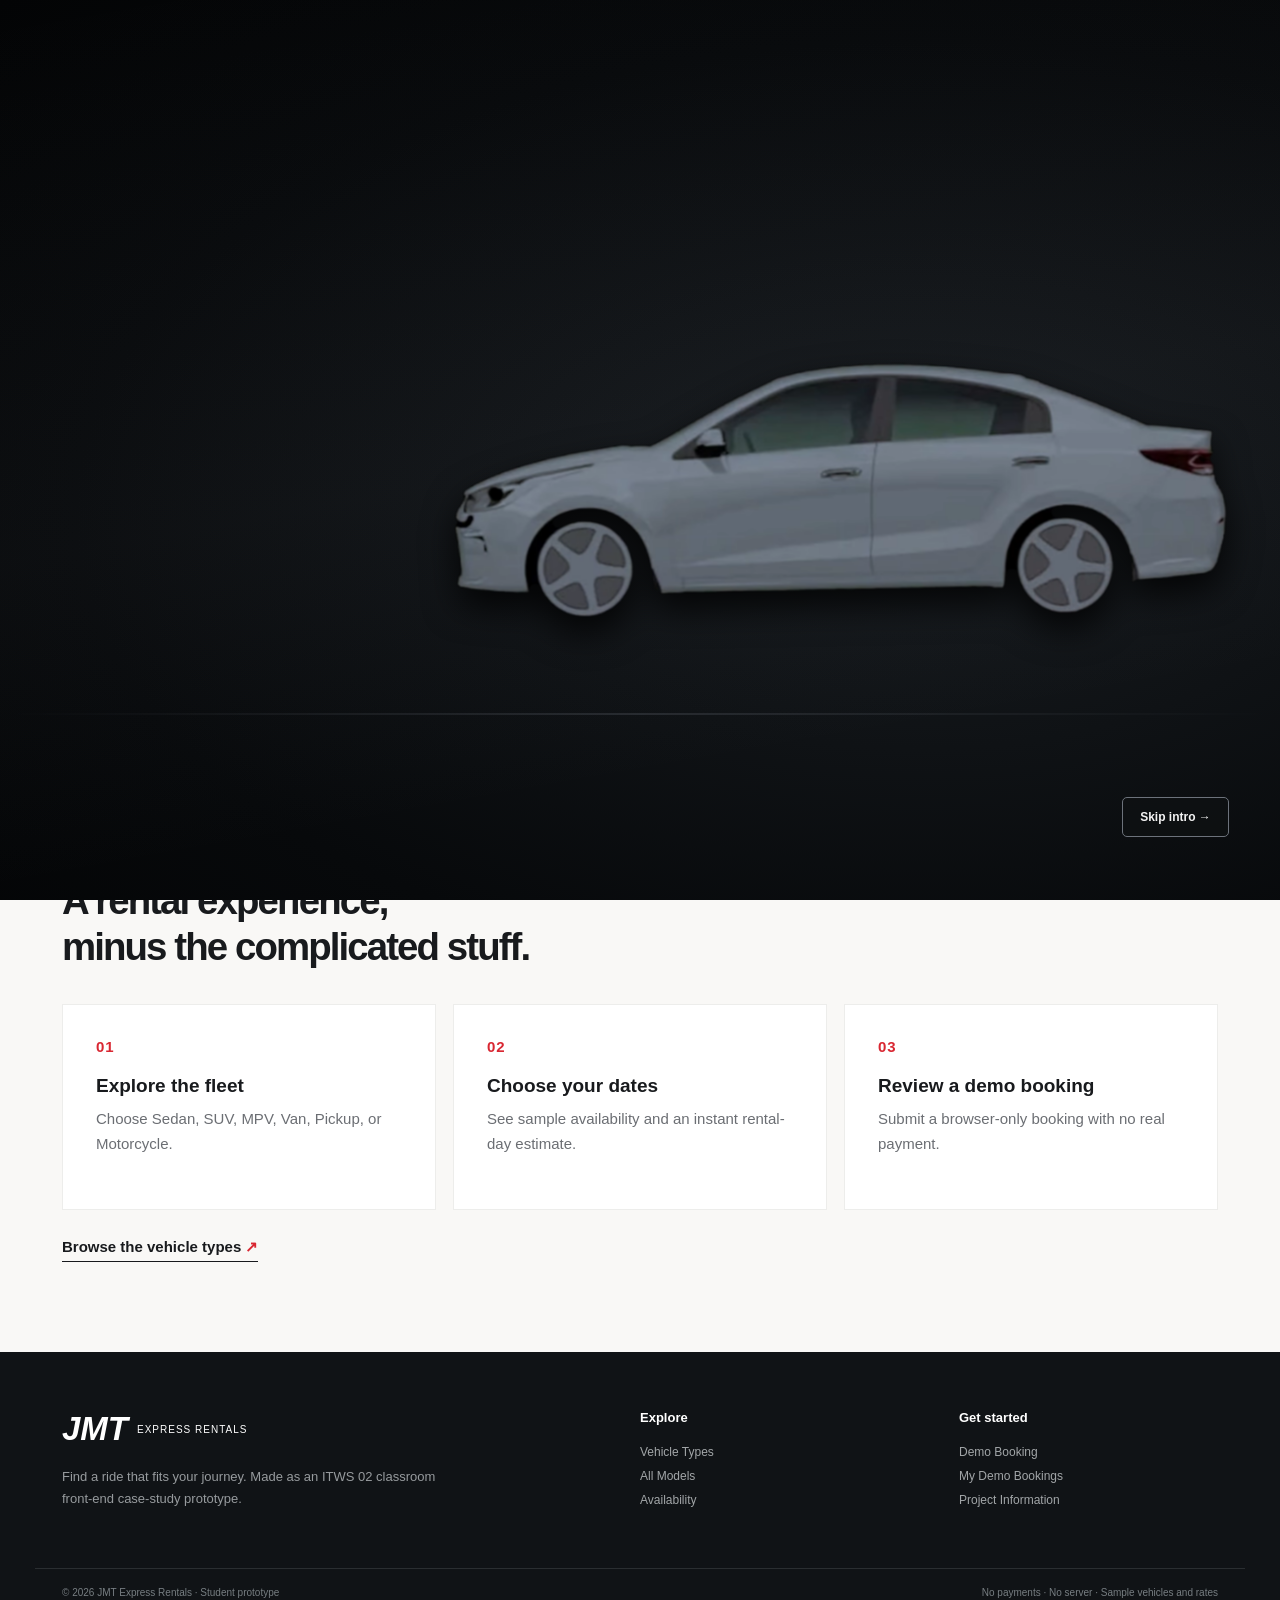
==== index.html @ e63f1fc2 "Initial JMT Express website" ====
<!DOCTYPE html>
<html lang="en"><head><meta charset="UTF-8"><meta name="viewport" content="width=device-width,initial-scale=1">
<meta name="theme-color" content="#101316"><meta name="description" content="JMT Express Rentals classroom vehicle-booking website prototype, no live payments or reservations.">
<title>Home · JMT Express Rentals</title><link rel="stylesheet" href="css/style.css"><script defer src="js/script.js"></script></head>
<body data-page="home"><a href="#main" class="skip-link">Skip to content</a>
<header class="site-header"><div class="nav-wrap container">
<a href="index.html" class="brand" aria-label="JMT Express Rentals home"><span class="brand-bars">///</span><span class="brand-name"><b>JMT</b><small>EXPRESS RENTALS</small></span></a>
<button type="button" id="menu-toggle" class="menu-toggle" aria-label="Toggle navigation" aria-expanded="false" aria-controls="site-nav"><span></span><span></span><span></span></button>
<nav id="site-nav" class="site-nav" aria-label="Main navigation"><a class="is-current" href="index.html" aria-current="page">Home</a><a class="" href="categories.html" >Vehicle Types</a><a class="" href="vehicles.html" >Showroom</a><a class="" href="availability.html" >Availability</a><a class="" href="booking.html" >Book a Ride</a><a class="" href="reservations.html" >My Bookings</a><a class="" href="about.html" >About</a></nav>
</div></header>
<main id="main"><div class="intro" id="intro" aria-label="JMT Express cinematic introduction">
  <div class="intro-cover" id="intro-cover" aria-hidden="true"><div class="intro-road"></div></div>
  <div class="intro-lightwash" aria-hidden="true"></div>
  <div class="intro-brand-reveal" aria-hidden="true">
    <div class="intro-brand-mark"><span class="intro-brand-bars">///</span><span class="intro-brand-name"><strong>JMT</strong><small>EXPRESS RENTALS</small></span></div>
    <p class="intro-brand-line">YOUR JOURNEY<br>STARTS HERE<span>.</span></p>
    <span class="intro-brand-tag">THE ROAD IS YOURS</span>
  </div>
  <div class="intro-car-shell" id="intro-car-shell" aria-hidden="true">
    <div class="intro-beam"></div>
    <div class="intro-lamp-glow intro-lamp-main"></div>
    <div class="intro-lamp-glow intro-lamp-secondary"></div>
    <img class="intro-car-fallback" src="images/intro-graphite-sedan.png" alt="">
    <video class="intro-car-video" id="intro-car-video" muted playsinline loop preload="auto" poster="images/intro-graphite-sedan.png">
      <source src="images/intro-graphite-sedan.webm" type="video/webm">
    </video>
  </div>
  <button class="intro-skip" id="skip-intro" type="button">Skip intro →</button>
</div>
<section class="home-hero"><div class="container hero-layout"><div class="hero-copy"><p class="eyebrow">VEHICLE & MOTORCYCLE RENTALS</p><h1>FIND THE RIDE<br>THAT FITS <em>YOUR</em><br>JOURNEY<span class="red">.</span></h1><p class="hero-lede">From quick city trips to weekend escapes. Choose your vehicle, check your dates, and make a demo rental request in a few steps.</p><div class="hero-actions"><a class="button button-red" href="categories.html">Explore vehicles <span>↗</span></a><a class="button button-ghost" href="booking.html">Book a ride <span>→</span></a></div><p class="tiny-note">Sample showroom · No payments · No actual reservations</p></div>
<div class="hero-stage"><span class="hero-stage-label">THE JOURNEY STARTS HERE / 2026</span><div class="hero-halo"></div><img src="images/intro-red-sedan.png" class="hero-feature-car" alt="Red sedan promotional illustration in the JMT Express homepage"/><span class="hero-stage-index">01 / JMT</span></div></div><div class="home-bottom container"><span>BUILT FOR WHEREVER YOU'RE GOING</span><button type="button" class="replay-link" id="replay-intro">↻ Replay opening</button></div></section>
<section class="home-short"><div class="container"><div class="home-short-head"><p class="eyebrow">HOW IT WORKS</p><h2>A rental experience,<br>minus the complicated stuff.</h2></div><div class="three-steps"><article><span>01</span><h3>Explore the fleet</h3><p>Choose Sedan, SUV, MPV, Van, Pickup, or Motorcycle.</p></article><article><span>02</span><h3>Choose your dates</h3><p>See sample availability and an instant rental-day estimate.</p></article><article><span>03</span><h3>Review a demo booking</h3><p>Submit a browser-only booking with no real payment.</p></article></div><a href="categories.html" class="text-arrow">Browse the vehicle types <span>↗</span></a></div></section></main><footer class="site-footer"><div class="container footer-grid"><div><div class="footer-logo"><b>JMT</b><span>EXPRESS RENTALS</span></div><p>Find a ride that fits your journey. Made as an ITWS 02 classroom front-end case-study prototype.</p></div><div><b>Explore</b><a href="categories.html">Vehicle Types</a><a href="vehicles.html">All Models</a><a href="availability.html">Availability</a></div><div><b>Get started</b><a href="booking.html">Demo Booking</a><a href="reservations.html">My Demo Bookings</a><a href="about.html">Project Information</a></div></div><div class="footer-bottom container"><span>© 2026 JMT Express Rentals · Student prototype</span><span>No payments · No server · Sample vehicles and rates</span></div></footer>
<div class="toast" id="toast" role="status" aria-live="polite"></div>
</body></html>
---- css/style.css ----
@import url('https://fonts.googleapis.com/css2?family=DM+Sans:wght@400;500;600;700;800&family=Manrope:wght@400;500;600;700;800&display=swap');
:root{--ink:#181a1d;--black:#111416;--red:#d92732;--soft:#f4f3f1;--cream:#faf9f6;--line:#e5e4e1;--muted:#707378;--radius:14px}
*{box-sizing:border-box}html{scroll-behavior:smooth}body{margin:0;color:var(--ink);background:var(--cream);font-family:Arial,Helvetica,sans-serif;font-size:15px}button,input,select{font:inherit}button{cursor:pointer}a{color:inherit}img{max-width:100%;display:block}button:focus-visible,a:focus-visible,input:focus-visible,select:focus-visible{outline:3px solid #f26d66;outline-offset:3px}.container{max-width:1210px;margin:auto;padding:0 27px}.skip-link{position:absolute;top:-99px;left:10px;background:white;padding:10px;z-index:100}.skip-link:focus{top:10px}.red{color:var(--red)}
.site-header{position:relative;z-index:50;background:#111416;color:white}.nav-wrap{height:76px;display:flex;align-items:center;justify-content:space-between;gap:24px}.brand{text-decoration:none;display:flex;align-items:center;gap:11px;white-space:nowrap}.brand-bars{font-weight:900;color:#e02530;font-size:36px;letter-spacing:-11px;margin-right:8px;transform:skew(-14deg)}.brand-name{display:flex;align-items:baseline;gap:7px}.brand-name b{font-size:27px;font-style:italic;letter-spacing:-2px}.brand-name small{font-size:9px;letter-spacing:1.4px;font-weight:800}.site-nav{display:flex;align-items:center;gap:22px}.site-nav a{text-decoration:none;color:#c7c7c9;font-size:12px;font-weight:700;position:relative;white-space:nowrap;transition:color .2s}.site-nav a:hover,.site-nav a.is-current{color:#fff}.site-nav a.is-current:not(.nav-cta):after{content:"";position:absolute;bottom:-11px;left:0;right:0;background:#e52c35;height:2px}.site-nav a:nth-last-child(3){margin-left:0}.site-nav a[href='booking.html']{background:var(--red);padding:13px 15px;border-radius:5px;color:#fff}.site-nav a[href='booking.html']:hover{background:#af141f}.menu-toggle{display:none;background:none;border:0;width:42px;height:40px;padding:8px}.menu-toggle span{display:block;height:2px;background:#fff;margin:5px 0}
.button{display:inline-flex;align-items:center;justify-content:center;gap:19px;border:1px solid transparent;border-radius:6px;font-size:13px;font-weight:800;padding:15px 21px;text-decoration:none;transition:background .2s,transform .2s;min-height:47px}.button:hover{transform:translateY(-2px)}.button-red{background:var(--red);color:white}.button-red:hover{background:#b51f29}.button-dark{background:var(--black);color:#fff}.button-ghost{background:transparent;color:white;border-color:#8f9398}.button-ghost:hover{background:rgba(255,255,255,.12)}.button-ghost-dark{color:var(--ink);border-color:#d7d8d8;background:white}.quiet-link{color:#45484d;font-size:13px;font-weight:800;text-decoration:none;border-bottom:1px solid #aaa;padding-bottom:5px}.eyebrow{font-weight:800;color:var(--red);font-size:11px;letter-spacing:2.1px;margin:0 0 15px}.fine-print{font-size:12px;color:#777d82;line-height:1.65;margin:25px 0 0}.text-arrow{display:inline-block;margin-top:28px;font-weight:800;text-decoration:none;border-bottom:1px solid currentColor;padding-bottom:5px}.text-arrow span{color:var(--red)}
.home-hero{position:relative;min-height:700px;background:#141617;color:white;overflow:hidden}.home-hero:before{content:"";position:absolute;inset:0;background:radial-gradient(ellipse at 79% 49%,#34383a 0%,#1b1f21 35%,#141617 69%);pointer-events:none}.hero-layout{position:relative;display:grid;grid-template-columns:51% 49%;align-items:center;min-height:630px;gap:0}.hero-copy{position:relative;z-index:2;padding:65px 0 85px}.hero-copy h1{font-family:Arial,Helvetica,sans-serif;font-size:clamp(44px,4.6vw,70px);font-weight:800;letter-spacing:-4.8px;line-height:1.05;margin:0;max-width:700px}.hero-copy h1 em{font-style:italic;color:#f3f2f0}.hero-lede{font-size:16px;color:#b9bcbc;line-height:1.8;max-width:540px;margin:23px 0 0}.hero-actions{display:flex;align-items:center;gap:12px;flex-wrap:wrap;margin-top:31px}.tiny-note{color:#8f9395;font-size:11px;margin-top:30px}.hero-stage{position:relative;height:540px;display:flex;align-items:center;justify-content:center}.hero-stage:after{content:"";height:3px;width:105%;position:absolute;bottom:110px;left:-4%;background:linear-gradient(90deg,transparent,#555a5b,#26292a,transparent)}.hero-halo{position:absolute;z-index:0;width:510px;height:510px;max-width:100%;border:1px solid #303536;border-radius:50%;box-shadow:inset 0 0 0 70px transparent,0 0 0 60px rgba(255,255,255,.018)}.hero-stage-label{position:absolute;top:70px;right:0;font-size:10px;letter-spacing:1.9px;color:#787d80}.hero-stage-index{position:absolute;right:1%;bottom:65px;color:#777b7e;font-weight:900;letter-spacing:2px}.hero-parked{position:relative;z-index:2;width:114%;max-width:none;filter:drop-shadow(0 32px 13px rgba(0,0,0,.55));opacity:0;transform:translateX(110%);will-change:transform}.hero-parked.park{animation:heroPark 1.6s cubic-bezier(.15,.77,.16,1) forwards}.hero-parked.parked-instant{opacity:1;transform:translateX(0)}@keyframes heroPark{from{opacity:1;transform:translateX(120%)}to{opacity:1;transform:translateX(0)}}.home-bottom{display:flex;align-items:center;justify-content:space-between;position:relative;padding-bottom:29px;color:#858a8d;font-size:10px;letter-spacing:2px;font-weight:800}.replay-link{font-size:12px;letter-spacing:0;color:#d4d5d5;background:transparent;border:0;padding:6px;text-decoration:underline}.home-short{padding:75px 0 90px;background:#f9f8f6}.home-short-head h2,.section-top h2,.about-layout h2{font-size:clamp(30px,3vw,45px);font-family:Arial,Helvetica,sans-serif;letter-spacing:-1.9px;line-height:1.2;margin:0 0 34px}.three-steps{display:grid;grid-template-columns:repeat(3,1fr);gap:17px}.three-steps article{background:#fff;border:1px solid #ededeb;padding:33px;min-height:206px}.three-steps article>span{color:var(--red);font-weight:800;letter-spacing:1px}.three-steps h3{font-size:19px;margin:20px 0 10px}.three-steps p{color:#6b6e73;line-height:1.65;margin:0}
/* Intro: the car begins visible at the right, drives to center, pauses, then exits left. */
.intro{position:fixed;inset:0;z-index:200;overflow:hidden}.intro-cover{position:absolute;inset:0;background:#090b0d;color:#fff;animation:introCurtain 1.05s 3.5s ease-in-out forwards}.intro-logo{position:absolute;top:13%;left:8%;font-weight:900;letter-spacing:-3px;font-size:clamp(45px,5vw,80px);font-style:italic}.intro-logo span{display:block;font-size:12px;font-style:normal;letter-spacing:4px;margin-top:1px;color:#e62f3c}.intro-slogan{position:absolute;bottom:11%;left:8%;letter-spacing:4px;color:#96999c;font-size:11px}.intro-road{position:absolute;top:69%;left:0;right:0;height:2px;background:linear-gradient(90deg,transparent,#63696b 35%,#bfc5c5 65%,transparent);box-shadow:0 13px 50px 14px rgba(255,255,255,.03)}.intro-headlight{position:absolute;z-index:2;left:14%;top:40%;height:130px;width:26%;background:linear-gradient(90deg,transparent,rgba(255,249,192,.10),rgba(255,244,155,.04));clip-path:polygon(0 0,100% 45%,100% 55%,0 100%);animation:beamAppear .4s .12s both}.intro-moving-car{position:absolute;z-index:3;width:clamp(440px,59vw,840px);max-width:none;top:49%;left:58%;transform:translateY(-50%);filter:drop-shadow(0 25px 19px rgba(0,0,0,.7));animation:introDrive 4.3s linear forwards;will-change:left}.intro-skip{position:absolute;z-index:5;right:4%;bottom:7%;background:transparent;color:#fff;border:1px solid #6d7173;padding:10px 15px;border-radius:4px;font-size:12px;font-weight:700}.intro-skip:hover{background:#26292b}@keyframes beamAppear{from{opacity:0}to{opacity:1}}@keyframes introDrive{0%{left:59%;transform:translateY(-50%)}22%{left:29%;transform:translateY(-50%)}47%{left:29%;transform:translateY(-50%)}82%{left:-110%;transform:translateY(-50%)}100%{left:-110%;transform:translateY(-50%)}}@keyframes introCurtain{from{clip-path:inset(0 0 0 0)}to{clip-path:inset(0 100% 0 0)}}
/* Shared page layouts */
.page-intro{padding:66px 0 74px;min-height:285px}.page-intro h1{font-family:Arial,Helvetica,sans-serif;font-size:clamp(43px,5vw,72px);font-weight:800;letter-spacing:-4px;line-height:1.06;margin:0}.page-intro h1 em{font-style:normal;color:var(--red)}.page-intro p:not(.eyebrow){line-height:1.75;max-width:670px;margin:20px 0 0;font-size:15px;color:#65696d}.dark-intro{color:white;background:linear-gradient(122deg,#202326,#0d1012)}.dark-intro p:not(.eyebrow){color:#b2b5b5}.light-intro{background:#eae9e5}.fleet-intro{background:linear-gradient(124deg,#f3f1ee,#e6e5e1)}.page-intro.booking-intro{padding-bottom:60px}.section-top{display:flex;justify-content:space-between;align-items:end;gap:25px;margin-bottom:30px}.section-top h2{margin:0}.section-top .eyebrow{margin-bottom:9px}
.categories-section,.showroom-section,.availability-section,.booking-section,.records-section,.about-section{padding:62px 0 100px}.category-grid{display:grid;grid-template-columns:repeat(3,minmax(0,1fr));gap:18px}.category-card{display:flex;position:relative;flex-direction:column;min-height:324px;padding:23px;overflow:hidden;background:#fff;border:1px solid #e5e3df;border-radius:12px;box-shadow:0 10px 28px rgba(16,19,24,.05);text-decoration:none;transition:transform .25s,box-shadow .25s,border-color .25s}.category-card:hover{transform:translateY(-7px);border-color:#e7b4b5;box-shadow:0 17px 40px rgba(15,16,17,.13)}.category-card:nth-child(1){background:#e9d4cf}.category-card:nth-child(2){background:#e5ebed}.category-card:nth-child(3){background:#f1e1c8}.category-card:nth-child(4){background:#dde3e1}.category-card:nth-child(5){background:#dfdfdb}.category-card:nth-child(6){background:#ebd8d6}.category-title{display:flex;justify-content:space-between;align-items:start;position:relative;z-index:2}.category-title h3{font-size:25px;letter-spacing:-.7px;margin:0;max-width:85%}.category-title small{font-size:10px;color:#5b5d5e;font-weight:800}.category-card img{width:112%;max-width:none;height:187px;object-fit:contain;align-self:center;margin:12px 0 4px;mix-blend-mode:multiply;transition:transform .25s}.category-card:hover img{transform:translateX(9px) scale(1.04)}.category-bottom{display:flex;justify-content:space-between;align-items:end;gap:10px;margin-top:auto;position:relative;z-index:1}.category-bottom span{font-size:13px;line-height:1.4;max-width:75%;color:#52565a}.category-bottom b{width:35px;height:35px;background:#24272a;color:white;border-radius:50%;display:grid;place-items:center;font-size:20px}
.showroom-tools{display:flex;justify-content:space-between;align-items:center;gap:18px;flex-wrap:wrap;padding:5px 0 26px}.filter-pills{display:flex;flex-wrap:wrap;gap:7px}.filter-pills button{padding:11px 16px;background:white;border:1px solid #dededc;border-radius:30px;color:#454a4c;font-size:12px;font-weight:800}.filter-pills button.active,.filter-pills button:hover{color:#fff;background:#24292b;border-color:#24292b}.search-field{display:flex;align-items:center;background:#fff;border:1px solid #dcdedc;border-radius:7px;padding:0 13px;min-width:250px;gap:8px}.search-field input{height:43px;width:100%;border:0;outline:0}.search-field>span{font-size:23px;color:#777}.showroom-info{display:flex;justify-content:space-between;align-items:center;border-top:1px solid #e2e1de;padding:16px 0 20px;font-size:13px;color:#6e7174}.showroom-info p{margin:0}.showroom-info>span{font-size:10px;letter-spacing:1.5px;font-weight:800}.showroom-grid{display:grid;grid-template-columns:repeat(3,minmax(0,1fr));gap:17px}.vehicle-card{overflow:hidden;background:#fff;border:1px solid #e9e8e5;border-radius:15px;box-shadow:0 10px 25px rgba(10,12,16,.055)}.vehicle-card-visual{position:relative;height:260px;background:#d3d8d8;overflow:hidden;display:flex;align-items:center;justify-content:center}.vehicle-card:nth-child(4n+2) .vehicle-card-visual{background:#e4b2b2}.vehicle-card:nth-child(4n+3) .vehicle-card-visual{background:#efd7b7}.vehicle-card:nth-child(4n) .vehicle-card-visual{background:#b2bac6}.vehicle-card-visual:before{content:"";position:absolute;left:-25%;right:-20%;top:64%;height:110px;background:rgba(255,255,255,.16);transform:rotate(-13deg)}.vehicle-card-visual img{position:relative;z-index:2;width:107%;max-width:none;height:230px;object-fit:contain;mix-blend-mode:multiply;transition:transform .25s}.vehicle-card:hover .vehicle-card-visual img{transform:scale(1.06) translateY(-3px)}.vehicle-tag{position:absolute;z-index:3;top:15px;left:15px;background:rgba(255,255,255,.85);padding:6px 10px;border-radius:30px;font-size:10px;font-weight:800}.vehicle-card-info{padding:23px}.vehicle-card-info h3{font-size:25px;letter-spacing:-1px;margin:0 0 6px}.vehicle-sub{font-size:12px;color:#7a7d7f;margin:0 0 14px}.spec-row{display:grid;grid-template-columns:repeat(3,1fr);gap:4px;padding:13px 0;border-top:1px solid #eee;border-bottom:1px solid #eee}.spec-row span{font-size:11px;color:#5e6165}.vehicle-price-line{display:flex;justify-content:space-between;align-items:end;margin:19px 0}.vehicle-price-line small{font-size:11px;color:#7a7e80}.vehicle-price-line strong{font-size:23px;letter-spacing:-.9px}.vehicle-actions{display:grid;grid-template-columns:1fr 1fr;gap:9px}.vehicle-actions .button{width:100%;padding:11px 8px;min-height:43px;font-size:12px}.empty-state{grid-column:1/-1;padding:55px;text-align:center;border:1px dashed #ccc;background:#fff;color:#666}.detail-dialog,.review-dialog{border:0;border-radius:18px;padding:0;max-width:850px;width:min(92vw,850px);box-shadow:0 30px 120px rgba(0,0,0,.3);max-height:85vh;overflow:auto}.detail-dialog::backdrop,.review-dialog::backdrop{background:rgba(0,0,0,.62);backdrop-filter:blur(3px)}.detail-dialog{display:none;grid-template-columns:47% 53%}.detail-dialog[open]{display:grid}.detail-visual{display:flex;align-items:center;background:#e6e8e9;padding:24px}.detail-visual img{mix-blend-mode:multiply}.detail-data{padding:47px 32px}.detail-data h2{font-size:31px;letter-spacing:-1px;margin:0 0 10px}.detail-data>p:not(.eyebrow){color:#6f7475;line-height:1.65}.detail-specs{display:grid;grid-template-columns:1fr 1fr;gap:11px;margin:24px 0}.detail-specs div{border-bottom:1px solid #e3e3e3;padding:8px 0}.detail-specs small{display:block;color:#929494;font-size:11px}.detail-specs b{font-size:14px}.detail-bottom{display:flex;justify-content:space-between;align-items:center;gap:15px}.detail-bottom small{display:block;color:#999;font-size:10px}.detail-bottom strong{font-size:22px}.dialog-x{position:absolute;top:13px;right:13px;background:#101416;color:#fff;border:0;width:32px;height:32px;font-size:25px;border-radius:50%;z-index:4}
.availability-controls{background:white;border:1px solid var(--line);border-radius:12px;padding:24px;display:grid;grid-template-columns:1fr 1fr auto;gap:15px;align-items:end}.availability-controls label,.form-grid label{display:flex;flex-direction:column;gap:9px;font-size:12px;color:#45484b;font-weight:800}.availability-controls input,.form-grid input,.form-grid select{border:1px solid #d9dcd9;border-radius:6px;background:#fff;padding:13px 14px;min-height:47px;color:#272b2d;min-width:0}.availability-controls input:focus,.form-grid input:focus,.form-grid select:focus{border-color:#d72d33}.availability-note{margin:23px 0;color:#6e7174;font-size:13px}.table-scroll{overflow-x:auto;background:#fff;border:1px solid #ebebe8;border-radius:13px;box-shadow:0 8px 28px rgba(0,0,0,.035)}.data-table{width:100%;min-width:780px;border-collapse:collapse}.data-table caption{text-align:left;padding:18px 19px;font-size:15px;font-weight:800}.data-table thead{background:#252a2d;color:#fff}.data-table th,.data-table td{text-align:left;padding:16px 15px;font-size:12px;border-bottom:1px solid #e9e9e6}.data-table td{color:#53585b}.data-table th[scope='rowgroup']{font-weight:800;color:#2e3335;background:#f5f3f0}.data-table tbody tr:nth-child(even){background:#fafafa}.data-table tbody tr:hover{background:#f0f4f5}.data-table tfoot{background:#f0efec}.data-table tfoot td{font-size:11px}.status-pill{display:inline-block;border-radius:20px;padding:6px 11px;font-size:11px;font-weight:800;background:#daf1e5;color:#207948}.status-pill.is-booked{background:#fae2df;color:#b84032}.table-link{display:inline-block;text-decoration:none;background:#e52b33;color:white;font-size:11px;padding:8px 12px;border-radius:4px;font-weight:800}.table-link:focus,.table-link:hover{background:#b81d27}
.booking-layout{display:grid;grid-template-columns:minmax(0,1fr) 360px;gap:25px;align-items:start}.booking-form{background:#fff;border:1px solid #e9e9e6;border-radius:13px;overflow:hidden}.form-block{padding:30px 32px;border-bottom:1px solid #ebebe8}.form-block-title{display:flex;align-items:center;gap:15px;margin-bottom:23px}.form-block-title>span{display:grid;place-items:center;width:33px;height:33px;border-radius:50%;background:#24282a;color:white;font-size:12px;font-weight:800}.form-block-title h2{margin:0;letter-spacing:-.8px;font-size:21px}.form-grid{display:grid;grid-template-columns:1fr 1fr;gap:18px}.form-grid label.wide{grid-column:1/-1}.form-grid label small{font-size:11px;font-weight:400;color:#898a8d;line-height:1.5}.addons{display:grid;gap:10px}.check-row{display:flex;align-items:center;gap:13px;background:#f7f7f6;border:1px solid #e9e9e7;border-radius:8px;padding:15px;font-size:13px}.check-row[hidden]{display:none}.check-row input{width:18px;height:18px;accent-color:var(--red)}.check-row span{display:flex;justify-content:space-between;align-items:center;gap:15px;flex:1}.check-row small{color:#818384;font-size:11px}.submit-button{width:calc(100% - 64px);margin:25px 32px 0}.booking-form>.fine-print{padding:0 32px 24px;margin-top:13px}.form-error{margin:20px 32px 0;background:#ffedeb;color:#ae1824;padding:13px;border-radius:6px}.booking-summary{background:#222628;color:#fff;border-radius:13px;overflow:hidden;position:sticky;top:12px;box-shadow:0 12px 40px rgba(20,20,20,.13)}.summary-top{padding:24px}.summary-top .eyebrow{color:#f06b6c}.summary-img{height:210px;background:#e5e7e5;border-radius:9px;display:flex;align-items:center;justify-content:center;margin:15px 0}.summary-img img{height:100%;width:100%;object-fit:contain;mix-blend-mode:multiply}.summary-top h2{margin:8px 0 0;font-size:23px;letter-spacing:-.8px}.summary-top>p:not(.eyebrow){color:#b4b9ba;font-size:12px;margin:3px 0}.summary-items{padding:18px 24px;border-top:1px solid #3e4143;border-bottom:1px solid #3e4143}.summary-items>div{display:flex;justify-content:space-between;gap:20px;margin:13px 0;font-size:13px}.summary-items span{color:#b6babb}.summary-total{display:flex;justify-content:space-between;align-items:center;padding:24px;gap:15px}.summary-total span{font-size:10px;letter-spacing:1px}.summary-total strong{font-size:26px;color:#fff}.summary-status{margin:0;background:#303638;padding:14px 24px;color:#d4d7d7;font-size:12px;line-height:1.6}.summary-status.is-error{color:#ffaeae}.review-dialog{padding:38px 40px;max-width:600px}.review-dialog h2{margin:0 0 23px;font-size:28px}.review-list{margin:0}.review-list div{display:grid;grid-template-columns:40% 60%;gap:15px;padding:12px 0;border-bottom:1px solid #e5e5e5}.review-list dt{font-size:12px;color:#777}.review-list dd{font-weight:800;font-size:13px;margin:0}.review-disclaimer{font-size:12px;color:#6e7272;margin:22px 0}.dialog-buttons{display:flex;justify-content:flex-end;flex-wrap:wrap;gap:10px}.cancel-btn{border:1px solid #d7d7d7;background:#fff;color:#9a2934;font-size:11px;border-radius:5px;padding:9px 11px;font-weight:800}.success-message{border:1px solid #acdabb;border-radius:7px;background:#e6faed;color:#246d42;padding:17px;font-weight:800}
.about-layout{display:grid;grid-template-columns:1fr 1fr;gap:70px}.about-layout p:not(.eyebrow){color:#616568;line-height:1.9;margin:0 0 18px}.about-layout .button{margin-top:14px}.about-stats{background:#222628;color:#fff;padding:50px 0}.about-stat-grid{display:grid;grid-template-columns:repeat(3,1fr);text-align:center}.about-stat-grid>div{border-right:1px solid #505354}.about-stat-grid>div:last-child{border-right:0}.about-stat-grid strong{font-size:45px;display:block}.about-stat-grid span{color:#b3b6b7;font-size:11px;letter-spacing:1px}
.site-footer{background:#101316;color:#fff;padding:58px 0 0}.footer-grid{display:grid;grid-template-columns:2fr 1fr 1fr;gap:60px}.footer-logo{display:flex;align-items:center;gap:9px;margin-bottom:18px}.footer-logo b{font-style:italic;font-size:33px}.footer-logo span{font-size:10px;letter-spacing:1px}.site-footer p{color:#979b9e;line-height:1.7;font-size:13px;max-width:380px}.footer-grid>div:not(:first-child){display:flex;flex-direction:column;gap:10px}.footer-grid>div:not(:first-child) b{font-size:13px;margin-bottom:10px}.footer-grid a{color:#a2a6a8;text-decoration:none;font-size:12px}.footer-grid a:hover{color:white}.footer-bottom{border-top:1px solid #2a2e31;margin-top:45px;padding-top:18px;padding-bottom:20px;color:#777e82;font-size:10px;display:flex;justify-content:space-between;gap:15px}.toast{position:fixed;bottom:20px;left:50%;transform:translate(-50%,50px);opacity:0;z-index:150;background:#24282a;color:#fff;border-radius:7px;padding:15px 22px;pointer-events:none;box-shadow:0 12px 30px #0003;font-size:13px;transition:.25s}.toast.show{transform:translate(-50%,0);opacity:1}
@media(max-width:1130px){.site-nav{gap:12px}.site-nav a{font-size:11px}.brand-name small{display:none}.hero-copy h1{font-size:57px}.showroom-grid{grid-template-columns:repeat(2,1fr)}}
@media(max-width:860px){.nav-wrap{height:68px}.menu-toggle{display:block}.site-nav{display:none;position:absolute;top:68px;left:0;right:0;background:#111416;padding:22px;flex-direction:column;align-items:stretch;gap:0;box-shadow:0 20px 20px #0003}.site-nav.open{display:flex}.site-nav a{font-size:15px;padding:13px;border-bottom:1px solid #333}.site-nav a.is-current:after{display:none}.site-nav a[href='booking.html']{margin-top:12px;text-align:center}.hero-layout{grid-template-columns:1fr;min-height:unset}.hero-copy{padding:70px 0 20px}.hero-stage{height:370px}.hero-parked{width:78%}.hero-halo{height:340px;width:340px}.home-hero{min-height:unset}.category-grid{grid-template-columns:repeat(2,1fr)}.booking-layout{grid-template-columns:1fr}.booking-summary{position:static}.about-layout{grid-template-columns:1fr;gap:10px}.footer-grid{gap:30px}}
@media(max-width:600px){.container{padding:0 17px}.brand-name b{font-size:25px}.brand-bars{font-size:29px}.hero-copy h1{font-size:clamp(40px,11vw,53px);letter-spacing:-3px}.hero-lede{font-size:14px}.hero-stage{height:260px}.hero-parked{width:100%}.hero-halo{height:240px;width:240px}.hero-stage-label{top:5px}.hero-stage-index{bottom:9px}.home-bottom{flex-wrap:wrap;gap:10px;font-size:9px}.three-steps{grid-template-columns:1fr}.home-short{padding:50px 0}.page-intro{padding:49px 0 55px;min-height:unset}.page-intro h1{font-size:clamp(39px,11vw,50px);letter-spacing:-2.5px}.categories-section,.showroom-section,.availability-section,.booking-section,.records-section,.about-section{padding:45px 0 70px}.section-top{align-items:start;flex-direction:column}.category-grid{gap:10px}.category-card{min-height:235px;padding:15px}.category-title h3{font-size:18px}.category-card img{height:125px}.category-bottom span{font-size:10px}.category-bottom b{width:27px;height:27px}.showroom-grid{grid-template-columns:1fr}.showroom-info>span{display:none}.availability-controls{grid-template-columns:1fr}.form-block{padding:23px 18px}.form-grid{grid-template-columns:1fr}.form-grid label.wide{grid-column:auto}.check-row span{align-items:start;flex-direction:column;gap:5px}.submit-button{width:calc(100% - 36px);margin:20px 18px}.booking-form>.fine-print{padding:0 18px}.detail-dialog[open]{display:block}.detail-visual{height:240px}.detail-visual img{max-height:215px}.detail-data{padding:27px 20px}.detail-bottom{flex-wrap:wrap}.review-dialog{padding:33px 20px}.footer-grid{grid-template-columns:1fr}.footer-bottom{flex-direction:column}.intro-logo{font-size:40px;left:6%;top:13%}.intro-moving-car{width:570px}.intro-slogan{font-size:8px;letter-spacing:2px}.intro-headlight{display:none}.about-stat-grid strong{font-size:29px}}
@media(prefers-reduced-motion:reduce){html{scroll-behavior:auto}*,*:before,*:after{animation-duration:.001ms!important;transition-duration:.001ms!important}.intro{display:none}.hero-parked{opacity:1;transform:none}.category-card:hover,.vehicle-card:hover{transform:none}}
/* Re-arm the opening sequences each time Replay is pressed. */
.intro-cover,.intro-moving-car,.intro-headlight{animation:none}
.intro.running .intro-cover{animation:introCurtain 1.5s 2.6s ease-in-out forwards}
.intro.running .intro-moving-car{animation:introDrive 4.3s linear forwards}
.intro.running .intro-headlight{animation:beamAppear .4s .12s both}

/* Intro video: white sedan extracted from the supplied MP4 (black removed). */
.intro{pointer-events:none}
.intro-cover{animation:none;clip-path:inset(0 0 0 0)}
.intro.running .intro-cover{animation:introCurtain 1.05s 3.48s ease-in-out forwards}
.intro.running .intro-moving-car,.intro-moving-car,.intro-headlight{display:none}
.intro-skip{pointer-events:auto}
.intro-car-shell{
    position:absolute;z-index:3;top:55%;left:0;
    width:clamp(390px,72vw,990px);
    transform:translate(115vw,-50%);
    filter:drop-shadow(0 20px 16px rgba(0,0,0,.7));
    pointer-events:none;
}
.intro.running .intro-car-shell{animation:realCarDrive 4.35s linear both}
.intro-car-video,.intro-car-fallback{
    display:block;width:100%;height:auto;aspect-ratio:920/326;
    object-fit:contain;
}
.intro-car-video{position:absolute;inset:0;opacity:0}
.intro-car-shell.video-ready:not(.no-video) .intro-car-video{opacity:1}
.intro-car-shell.video-ready:not(.no-video) .intro-car-fallback{opacity:0}
@keyframes realCarDrive{
    0%{transform:translate(112vw,-50%)}
    30%{transform:translate(calc(50vw - 50%),-50%)}
    54%{transform:translate(calc(50vw - 50%),-50%)}
    100%{transform:translate(-120%,-50%)}
}
.hero-parked{width:125%;margin-top:76px}
.hero-parked.park{animation:realHeroPark 1.25s cubic-bezier(.14,.81,.19,1) forwards}
@keyframes realHeroPark{
    0%{opacity:1;transform:translateX(125%)}
    80%{opacity:1;transform:translateX(-2%)}
    100%{opacity:1;transform:translateX(0)}
}
@media(max-width:860px){.hero-parked{width:90%;margin-top:36px}}
@media(max-width:600px){
    .intro-car-shell{width:92vw;top:60%}
    .hero-parked{width:100%;margin-top:20px}
}
@media(prefers-reduced-motion:reduce){.intro{display:none}.hero-parked{opacity:1;transform:none}}

/* ===== New cinematic opening, tightly aligned with the supplied sedan video ===== */
.intro{display:block;position:fixed;inset:0;z-index:200;overflow:hidden;isolation:isolate;pointer-events:auto;background:transparent}
.intro-cover{position:absolute;inset:0;z-index:1;background:radial-gradient(ellipse at 72% 57%,#171b1f 0%,#07090b 65%,#030405 100%);clip-path:inset(0 0 0 0);animation:none!important;will-change:clip-path}
.intro-cover:after{content:"";position:absolute;inset:0;background:linear-gradient(170deg,transparent 0%,rgba(177,183,198,.035) 50%,transparent 80%);pointer-events:none}
.intro-road{position:absolute;top:calc(55% + 17vw);left:0;right:0;height:2px;opacity:.28;background:linear-gradient(90deg,transparent,#666b75,transparent);box-shadow:0 6px 35px 1px #8e99aa27}
.intro-lightwash{position:absolute;z-index:2;inset:0;pointer-events:none;opacity:0;transition:opacity .7s ease;background:radial-gradient(ellipse 53% 48% at 31% 56%,rgba(246,238,204,.19),rgba(193,194,181,.09) 37%,rgba(255,255,255,0) 75%);mix-blend-mode:screen}
.intro.lit .intro-lightwash{opacity:1}
.intro.departing .intro-lightwash{opacity:0;transition-duration:.4s}
.intro-brand-reveal{position:absolute;z-index:4;left:10%;top:46%;transform:translateY(-48%) translateX(-16px);width:min(37vw,465px);opacity:0;filter:blur(8px) brightness(.4);pointer-events:none;transition:opacity .9s ease,filter 1s ease,transform 1s ease;color:#f5f4ee;text-shadow:0 0 34px rgba(255,247,206,.13)}
.intro.lit .intro-brand-reveal{opacity:1;filter:blur(0) brightness(1);transform:translateY(-48%) translateX(0)}
.intro.departing .intro-brand-reveal{opacity:0;transform:translateY(-48%) translateX(-35px);transition-duration:.5s}
.intro-brand-mark{display:flex;gap:15px;align-items:center;white-space:nowrap}
.intro-brand-bars{font-size:clamp(31px,4.4vw,62px);font-weight:900;letter-spacing:-.36em;color:#df2334;font-style:italic;padding-right:.28em;text-shadow:0 0 25px #ad1e2a59}
.intro-brand-name{display:flex;align-items:baseline;gap:8px}
.intro-brand-name strong{font-size:clamp(32px,4.2vw,66px);font-weight:900;letter-spacing:-3px;font-style:italic}
.intro-brand-name small{font-size:clamp(7px,.85vw,12px);letter-spacing:.12em;font-weight:800}
.intro-brand-line{font-size:clamp(26px,3.8vw,56px);font-weight:900;line-height:1.02;letter-spacing:-2.5px;margin:22px 0 14px}
.intro-brand-line span{color:#e52d3d}
.intro-brand-tag{display:block;font-size:11px;font-weight:800;letter-spacing:.38em;color:#d8d8d2}
.intro-car-shell{position:absolute;z-index:5;top:55%;left:0;width:clamp(480px,62vw,900px);transform:translate3d(110vw,-50%,0);will-change:transform;pointer-events:none;filter:drop-shadow(0 16px 17px #000c)}
.intro-car-fallback,.intro-car-video{display:block;position:relative;z-index:3;width:100%;height:auto;aspect-ratio:920/326;object-fit:contain;filter:none}
.intro-car-video{position:absolute;inset:0;opacity:0}
.intro-car-shell.video-ready:not(.no-video) .intro-car-video{opacity:1}
.intro-car-shell.video-ready:not(.no-video) .intro-car-fallback{opacity:0}
/* Front headlamp on the left-facing source vehicle, around (45,164) of 920x326. */
.intro-beam{position:absolute;z-index:1;top:50.5%;right:95.15%;transform:translateY(-50%);width:clamp(500px,85vw,1300px);height:clamp(250px,43vw,580px);opacity:0;pointer-events:none;clip-path:polygon(100% 47%,0 0,0 100%,100% 53%);background:linear-gradient(to left,rgba(255,249,212,.48) 0%,rgba(245,241,211,.22) 23%,rgba(217,225,219,.08) 63%,transparent 100%);filter:blur(8px);transition:opacity .33s ease}
.intro-beam:before{content:"";position:absolute;inset:31% 0;background:linear-gradient(to left,rgba(255,255,231,.4),transparent);filter:blur(24px)}
.intro-lamp-glow{position:absolute;z-index:4;left:4.85%;top:50.5%;transform:translate(-50%,-50%);width:2.5%;aspect-ratio:1;border-radius:50%;opacity:0;background:radial-gradient(circle,#fff 0%,#fff9df 18%,#fff8ce99 39%,transparent 74%);box-shadow:0 0 14px 5px #fff9d9aa,0 0 32px 15px #ffffff44;transition:opacity .22s ease;pointer-events:none}
.intro-lamp-secondary{left:3.6%;top:58%;width:1.3%;box-shadow:0 0 10px 3px #fff9d98a,0 0 23px 8px #ffffff24}
.intro.lit .intro-beam,.intro.lit .intro-lamp-glow{opacity:1}
.intro-skip{position:absolute;z-index:10;right:4%;bottom:7%;background:#0f1113b8;color:#f3f3f3;border:1px solid #6c727b;pointer-events:auto;padding:12px 17px;border-radius:5px;font-weight:800}
.intro-skip:hover{background:#2a2d31}
/* The homepage vehicle is a static promotional image; it no longer drives in or parks. */
.hero-feature-car{position:relative;z-index:2;width:113%;max-width:none;margin:15px 0 0;opacity:1;filter:drop-shadow(0 30px 13px #0008)}
@media(max-width:860px){.hero-feature-car{width:91%;margin-top:3px}.intro-car-shell{width:83vw;top:57%}.intro-brand-reveal{left:7%;width:42vw}.intro-brand-name{flex-direction:column;align-items:flex-start;gap:0}}
@media(max-width:600px){
  .hero-feature-car{width:100%;margin-top:5px}
  .intro-car-shell{width:89vw;top:60%}
  .intro-brand-reveal{left:7%;top:42%;width:40vw}
  .intro-brand-mark{gap:5px;align-items:flex-start}
  .intro-brand-bars{font-size:24px}
  .intro-brand-name strong{font-size:30px}
  .intro-brand-name small{font-size:7px;letter-spacing:.08em}
  .intro-brand-line{font-size:clamp(22px,5vw,32px);letter-spacing:-1.1px;margin:18px 0 10px}
  .intro-brand-tag{font-size:7px;letter-spacing:.13em}
  .intro-beam{width:85vw;height:95vw}
  .intro-road{top:76%}
  .intro-skip{bottom:5%;right:5%}
}
@media(prefers-reduced-motion:reduce){.intro{display:none}.hero-feature-car{opacity:1;transform:none}}

/* Fully visible stop position, with responsive space for the illuminated logo. */
.intro-brand-reveal{left:6%}
@media(max-width:860px){.intro-brand-reveal{top:29%;left:6%;width:60vw;transform:translateY(-20%) translateX(-16px)}.intro.lit .intro-brand-reveal{transform:translateY(-20%) translateX(0)}.intro.departing .intro-brand-reveal{transform:translateY(-20%) translateX(-25px)}.intro-car-shell{top:64%}}
@media(max-width:600px){.intro-car-shell{width:82vw;top:61%}.intro-brand-reveal{top:32%;left:7%;width:73vw}.intro-lightwash{background:radial-gradient(ellipse 90% 48% at 24% 39%,rgba(247,239,210,.22),rgba(180,187,185,.10) 55%,transparent 100%)}}
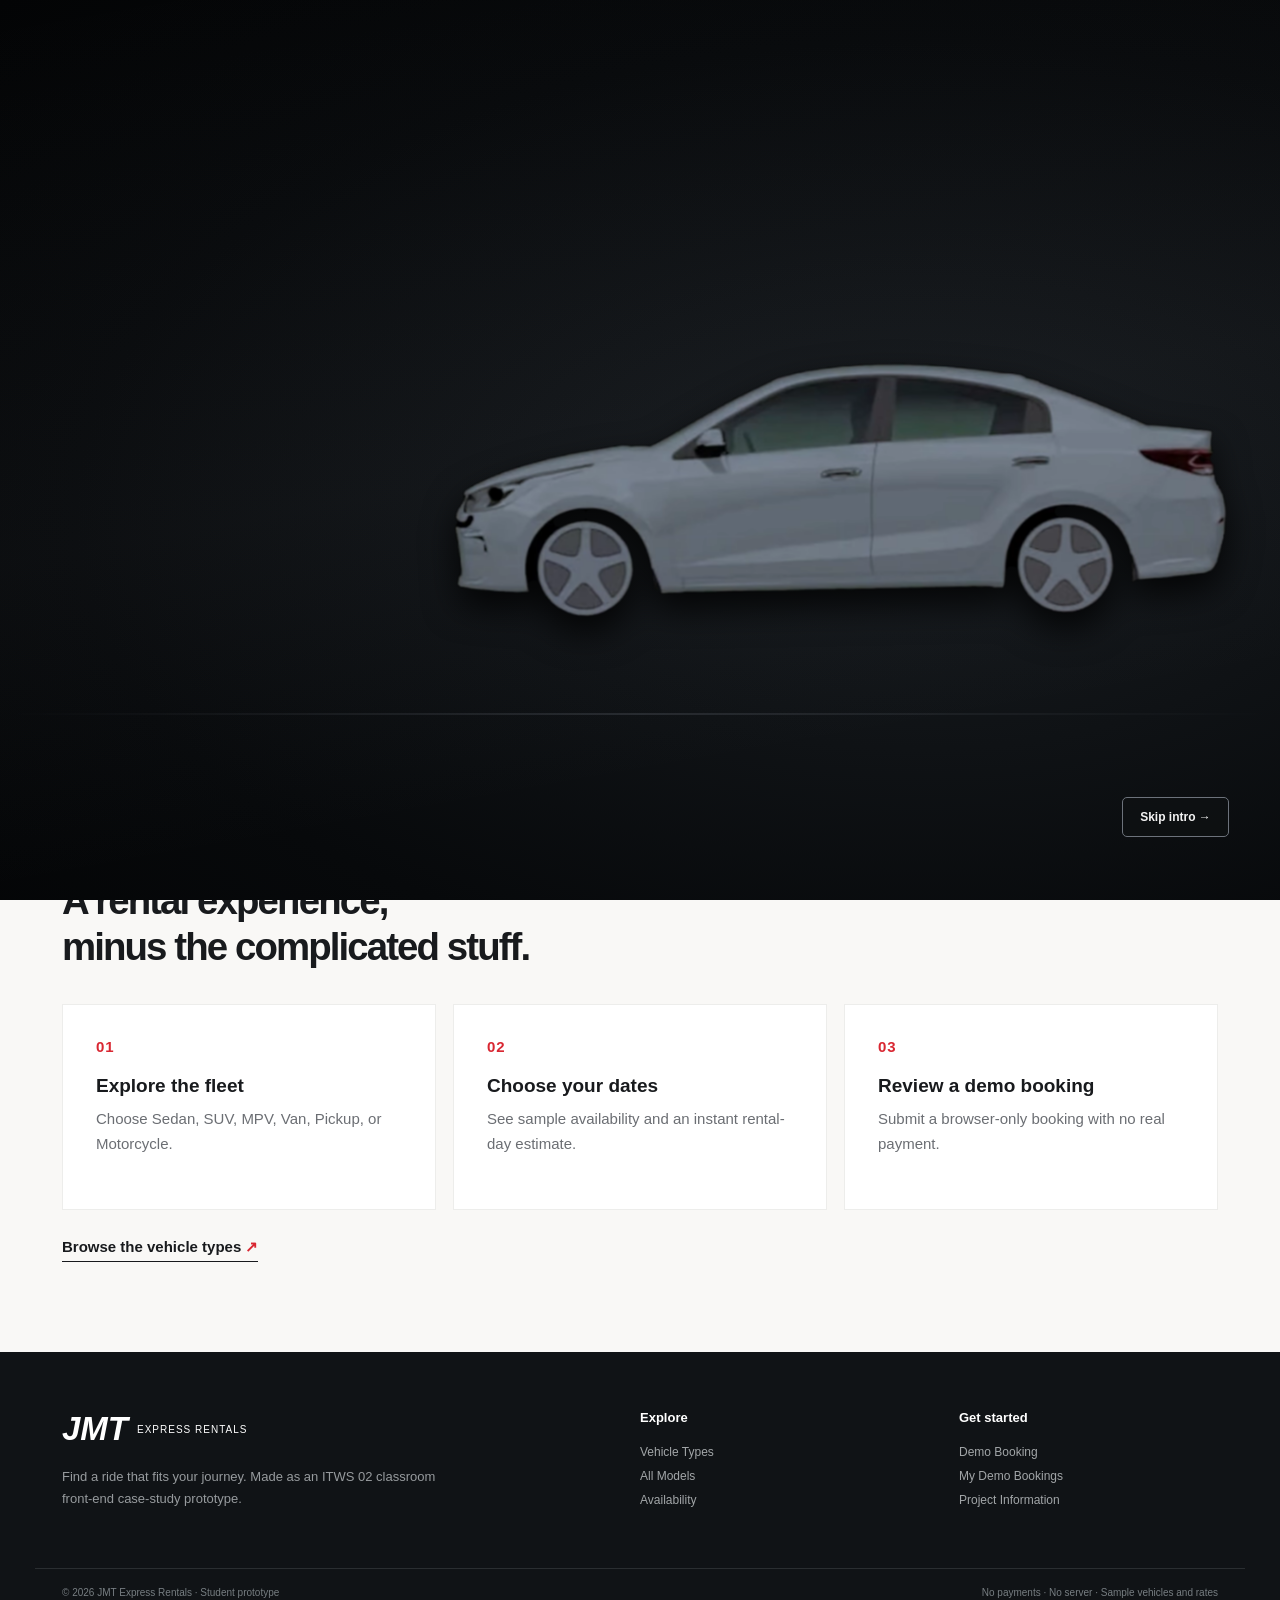
==== commit 012f52e7: "Upgraded code changes" ====
--- a/index.html
+++ b/index.html
@@ -1,34 +1,113 @@
 <!DOCTYPE html>
-<html lang="en"><head><meta charset="UTF-8"><meta name="viewport" content="width=device-width,initial-scale=1">
-<meta name="theme-color" content="#101316"><meta name="description" content="JMT Express Rentals classroom vehicle-booking website prototype, no live payments or reservations.">
-<title>Home · JMT Express Rentals</title><link rel="stylesheet" href="css/style.css"><script defer src="js/script.js"></script></head>
+<html lang="en">
+
+<head>
+  <meta charset="UTF-8">
+  <meta name="viewport" content="width=device-width,initial-scale=1">
+  <meta name="theme-color" content="#101316">
+  <meta name="description"
+    content="JMT Express Rentals classroom vehicle-booking website prototype, no live payments or reservations.">
+  <title>Home · JMT Express Rentals</title>
+  <link rel="stylesheet" href="css/style.css">
+  <script defer src="js/script.js"></script>
+</head>
+
 <body data-page="home"><a href="#main" class="skip-link">Skip to content</a>
-<header class="site-header"><div class="nav-wrap container">
-<a href="index.html" class="brand" aria-label="JMT Express Rentals home"><span class="brand-bars">///</span><span class="brand-name"><b>JMT</b><small>EXPRESS RENTALS</small></span></a>
-<button type="button" id="menu-toggle" class="menu-toggle" aria-label="Toggle navigation" aria-expanded="false" aria-controls="site-nav"><span></span><span></span><span></span></button>
-<nav id="site-nav" class="site-nav" aria-label="Main navigation"><a class="is-current" href="index.html" aria-current="page">Home</a><a class="" href="categories.html" >Vehicle Types</a><a class="" href="vehicles.html" >Showroom</a><a class="" href="availability.html" >Availability</a><a class="" href="booking.html" >Book a Ride</a><a class="" href="reservations.html" >My Bookings</a><a class="" href="about.html" >About</a></nav>
-</div></header>
-<main id="main"><div class="intro" id="intro" aria-label="JMT Express cinematic introduction">
-  <div class="intro-cover" id="intro-cover" aria-hidden="true"><div class="intro-road"></div></div>
-  <div class="intro-lightwash" aria-hidden="true"></div>
-  <div class="intro-brand-reveal" aria-hidden="true">
-    <div class="intro-brand-mark"><span class="intro-brand-bars">///</span><span class="intro-brand-name"><strong>JMT</strong><small>EXPRESS RENTALS</small></span></div>
-    <p class="intro-brand-line">YOUR JOURNEY<br>STARTS HERE<span>.</span></p>
-    <span class="intro-brand-tag">THE ROAD IS YOURS</span>
-  </div>
-  <div class="intro-car-shell" id="intro-car-shell" aria-hidden="true">
-    <div class="intro-beam"></div>
-    <div class="intro-lamp-glow intro-lamp-main"></div>
-    <div class="intro-lamp-glow intro-lamp-secondary"></div>
-    <img class="intro-car-fallback" src="images/intro-graphite-sedan.png" alt="">
-    <video class="intro-car-video" id="intro-car-video" muted playsinline loop preload="auto" poster="images/intro-graphite-sedan.png">
-      <source src="images/intro-graphite-sedan.webm" type="video/webm">
-    </video>
-  </div>
-  <button class="intro-skip" id="skip-intro" type="button">Skip intro →</button>
-</div>
-<section class="home-hero"><div class="container hero-layout"><div class="hero-copy"><p class="eyebrow">VEHICLE & MOTORCYCLE RENTALS</p><h1>FIND THE RIDE<br>THAT FITS <em>YOUR</em><br>JOURNEY<span class="red">.</span></h1><p class="hero-lede">From quick city trips to weekend escapes. Choose your vehicle, check your dates, and make a demo rental request in a few steps.</p><div class="hero-actions"><a class="button button-red" href="categories.html">Explore vehicles <span>↗</span></a><a class="button button-ghost" href="booking.html">Book a ride <span>→</span></a></div><p class="tiny-note">Sample showroom · No payments · No actual reservations</p></div>
-<div class="hero-stage"><span class="hero-stage-label">THE JOURNEY STARTS HERE / 2026</span><div class="hero-halo"></div><img src="images/intro-red-sedan.png" class="hero-feature-car" alt="Red sedan promotional illustration in the JMT Express homepage"/><span class="hero-stage-index">01 / JMT</span></div></div><div class="home-bottom container"><span>BUILT FOR WHEREVER YOU'RE GOING</span><button type="button" class="replay-link" id="replay-intro">↻ Replay opening</button></div></section>
-<section class="home-short"><div class="container"><div class="home-short-head"><p class="eyebrow">HOW IT WORKS</p><h2>A rental experience,<br>minus the complicated stuff.</h2></div><div class="three-steps"><article><span>01</span><h3>Explore the fleet</h3><p>Choose Sedan, SUV, MPV, Van, Pickup, or Motorcycle.</p></article><article><span>02</span><h3>Choose your dates</h3><p>See sample availability and an instant rental-day estimate.</p></article><article><span>03</span><h3>Review a demo booking</h3><p>Submit a browser-only booking with no real payment.</p></article></div><a href="categories.html" class="text-arrow">Browse the vehicle types <span>↗</span></a></div></section></main><footer class="site-footer"><div class="container footer-grid"><div><div class="footer-logo"><b>JMT</b><span>EXPRESS RENTALS</span></div><p>Find a ride that fits your journey. Made as an ITWS 02 classroom front-end case-study prototype.</p></div><div><b>Explore</b><a href="categories.html">Vehicle Types</a><a href="vehicles.html">All Models</a><a href="availability.html">Availability</a></div><div><b>Get started</b><a href="booking.html">Demo Booking</a><a href="reservations.html">My Demo Bookings</a><a href="about.html">Project Information</a></div></div><div class="footer-bottom container"><span>© 2026 JMT Express Rentals · Student prototype</span><span>No payments · No server · Sample vehicles and rates</span></div></footer>
-<div class="toast" id="toast" role="status" aria-live="polite"></div>
-</body></html>+  <header class="site-header">
+    <div class="nav-wrap container">
+      <a href="index.html" class="brand" aria-label="JMT Express Rentals home"><span class="brand-bars">///</span><span
+          class="brand-name"><b>JMT</b><small>EXPRESS RENTALS</small></span></a>
+      <button type="button" id="menu-toggle" class="menu-toggle" aria-label="Toggle navigation" aria-expanded="false"
+        aria-controls="site-nav"><span></span><span></span><span></span></button>
+      <nav id="site-nav" class="site-nav" aria-label="Main navigation"><a class="is-current" href="index.html"
+          aria-current="page">Home</a><a class="" href="categories.html">Vehicle Types</a><a class=""
+          href="vehicles.html">Showroom</a><a class="" href="availability.html">Availability</a><a class=""
+          href="booking.html">Book a Ride</a><a class="" href="reservations.html">My Bookings</a><a class=""
+          href="about.html">About</a></nav>
+    </div>
+  </header>
+  <main id="main">
+    <div class="intro" id="intro" aria-label="JMT Express cinematic introduction">
+      <div class="intro-cover" id="intro-cover" aria-hidden="true">
+        <div class="intro-road"></div>
+      </div>
+      <div class="intro-lightwash" aria-hidden="true"></div>
+      <div class="intro-brand-reveal" aria-hidden="true">
+        <div class="intro-brand-mark"><span class="intro-brand-bars">///</span><span
+            class="intro-brand-name"><strong>JMT</strong><small>EXPRESS RENTALS</small></span></div>
+        <p class="intro-brand-line">YOUR JOURNEY<br>STARTS HERE<span>.</span></p>
+        <span class="intro-brand-tag">THE ROAD IS YOURS</span>
+      </div>
+      <div class="intro-car-shell" id="intro-car-shell" aria-hidden="true">
+        <div class="intro-beam"></div>
+        <div class="intro-lamp-glow intro-lamp-main"></div>
+        <div class="intro-lamp-glow intro-lamp-secondary"></div>
+        <img class="intro-car-fallback" src="images/intro-graphite-sedan.png" alt="">
+        <video class="intro-car-video" id="intro-car-video" muted playsinline loop preload="auto"
+          poster="images/intro-graphite-sedan.png">
+          <source src="images/intro-graphite-sedan.webm" type="video/webm">
+        </video>
+      </div>
+      <button class="intro-skip" id="skip-intro" type="button">Skip intro →</button>
+    </div>
+    <section class="home-hero">
+      <div class="container hero-layout">
+        <div class="hero-copy">
+          <p class="eyebrow">VEHICLE & MOTORCYCLE RENTALS</p>
+          <h1>FIND THE RIDE<br>THAT FITS <em>YOUR</em><br>JOURNEY<span class="red">.</span></h1>
+          <p class="hero-lede">From quick city trips to weekend escapes. Choose your vehicle, check your dates, and make
+            a demo rental request in a few steps.</p>
+          <div class="hero-actions"><a class="button button-red" href="categories.html">Explore vehicles
+              <span>↗</span></a><a class="button button-ghost" href="booking.html">Book a ride <span>→</span></a></div>
+          <p class="tiny-note">Sample showroom · No payments · No actual reservations</p>
+        </div>
+        <div class="hero-stage"><span class="hero-stage-label">THE JOURNEY STARTS HERE / 2026</span>
+          <div class="hero-halo"></div><img src="images/intro-red-sedan.png" class="hero-feature-car"
+            alt="Red sedan promotional illustration in the JMT Express homepage" /><span class="hero-stage-index">01 /
+            JMT</span>
+        </div>
+      </div>
+      <div class="home-bottom container"><span>BUILT FOR WHEREVER YOU'RE GOING</span><button type="button"
+          class="replay-link" id="replay-intro">↻ Replay opening</button></div>
+    </section>
+    <section class="home-short">
+      <div class="container">
+        <div class="home-short-head">
+          <p class="eyebrow">HOW IT WORKS</p>
+          <h2>A rental experience,<br>minus the complicated stuff.</h2>
+        </div>
+        <div class="three-steps">
+          <article><span>01</span>
+            <h3>Explore the fleet</h3>
+            <p>Choose Sedan, SUV, MPV, Van, Pickup, or Motorcycle.</p>
+          </article>
+          <article><span>02</span>
+            <h3>Choose your dates</h3>
+            <p>See sample availability and an instant rental-day estimate.</p>
+          </article>
+          <article><span>03</span>
+            <h3>Review a demo booking</h3>
+            <p>Submit a browser-only booking with no real payment.</p>
+          </article>
+        </div><a href="categories.html" class="text-arrow">Browse the vehicle types <span>↗</span></a>
+      </div>
+    </section>
+  </main>
+  <footer class="site-footer">
+    <div class="container footer-grid">
+      <div>
+        <div class="footer-logo"><b>JMT</b><span>EXPRESS RENTALS</span></div>
+        <p>Find a ride that fits your journey. Made as an ITWS 02 classroom front-end case-study prototype.</p>
+      </div>
+      <div><b>Explore</b><a href="categories.html">Vehicle Types</a><a href="vehicles.html">All Models</a><a
+          href="availability.html">Availability</a></div>
+      <div><b>Get started</b><a href="booking.html">Demo Booking</a><a href="reservations.html">My Demo Bookings</a><a
+          href="about.html">Project Information</a></div>
+    </div>
+    <div class="footer-bottom container"><span>© 2026 JMT Express Rentals · Student prototype</span><span>No payments ·
+        No server · Sample vehicles and rates</span></div>
+  </footer>
+  <div class="toast" id="toast" role="status" aria-live="polite"></div>
+</body>
+
+</html>
